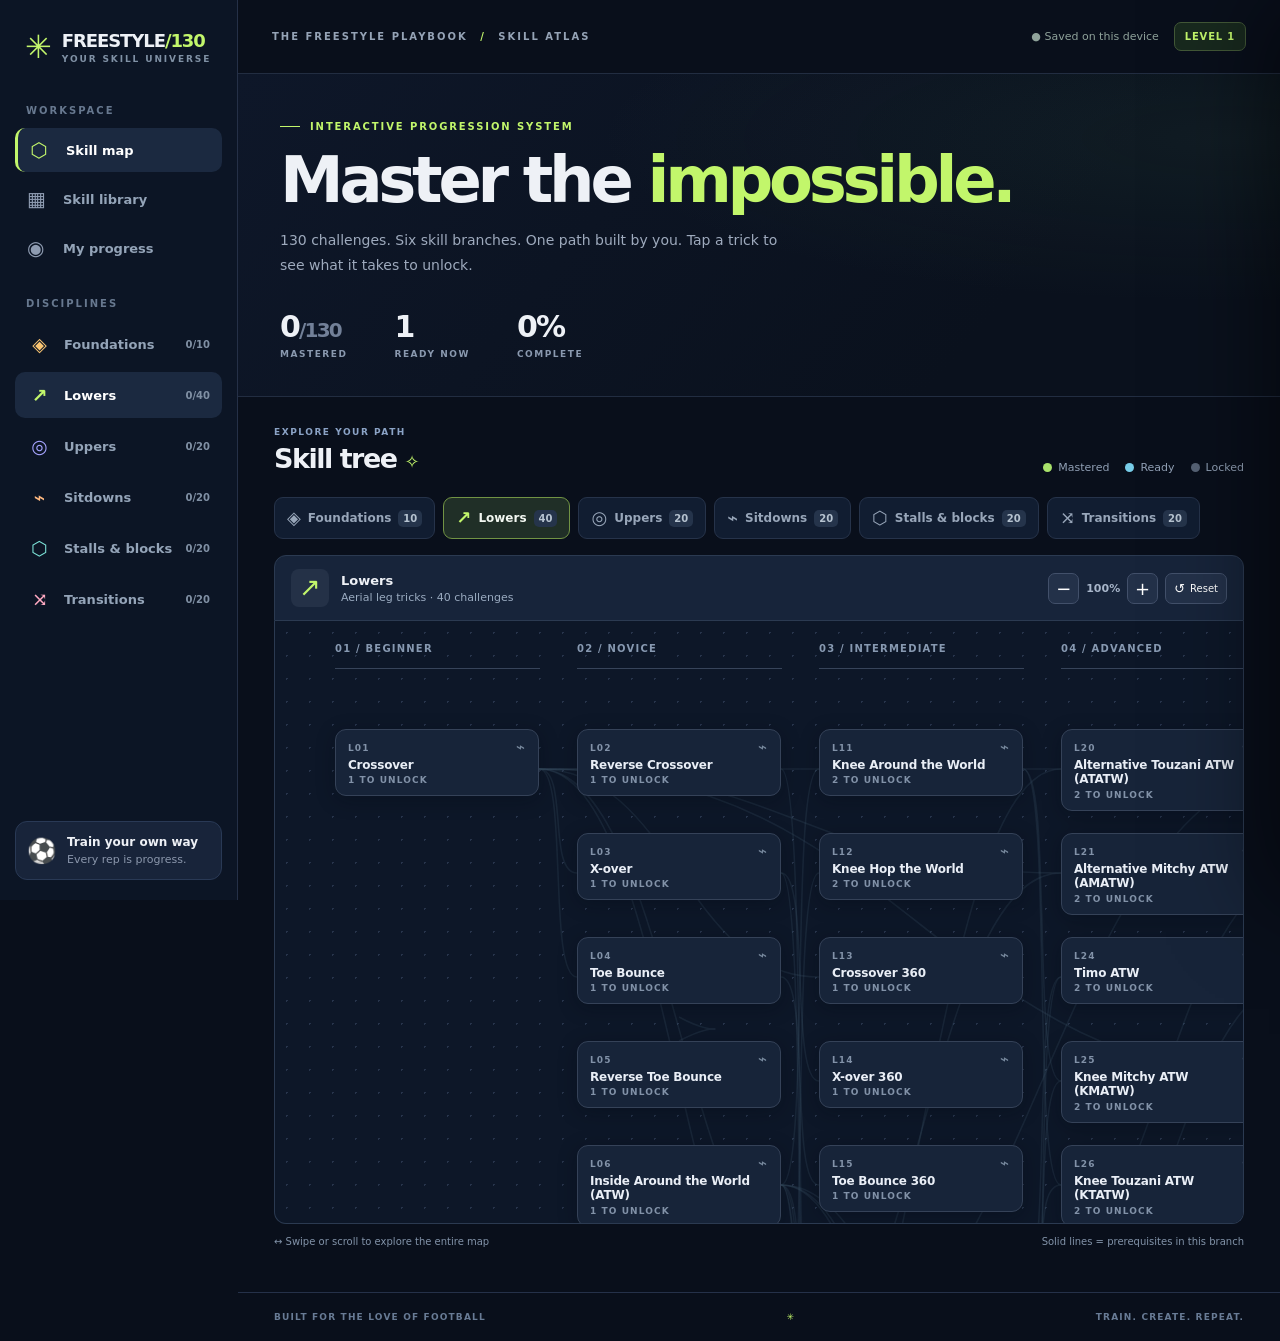
==== index.html @ 4448a47d "Add files via upload" ====
<!doctype html>
<html lang="en">
<head>
  <meta charset="utf-8" />
  <meta name="viewport" content="width=device-width, initial-scale=1, viewport-fit=cover" />
  <meta name="theme-color" content="#0a101e" />
  <meta name="description" content="An interactive 130-challenge freestyle football progression tree. Track tricks, unlock skills and train offline." />
  <meta name="apple-mobile-web-app-capable" content="yes" />
  <meta name="apple-mobile-web-app-status-bar-style" content="black-translucent" />
  <meta name="apple-mobile-web-app-title" content="Freestyle 130" />
  <link rel="manifest" href="manifest.webmanifest" />
  <link rel="icon" type="image/png" href="icons/icon-192.png" />
  <link rel="apple-touch-icon" href="icons/icon-192.png" />
  <link rel="stylesheet" href="style.css" />
  <title>Freestyle 130 · Football Skill Tree</title>
</head>
<body>
  <div class="app-shell">
    <aside class="sidebar" aria-label="App navigation">
      <div class="brand"><span class="brand-mark" aria-hidden="true">✳</span><div><strong>FREESTYLE<span class="brand-light">/130</span></strong><span class="brand-kicker">YOUR SKILL UNIVERSE</span></div></div>
      <div class="side-section-label">WORKSPACE</div>
      <nav class="side-nav" aria-label="Screens">
        <button class="nav-item active" data-screen="map"><span class="nav-symbol">⬡</span> Skill map</button>
        <button class="nav-item" data-screen="library"><span class="nav-symbol">▦</span> Skill library</button>
        <button class="nav-item" data-screen="progress"><span class="nav-symbol">◉</span> My progress</button>
      </nav>
      <div class="side-section-label spaced">DISCIPLINES</div>
      <nav class="side-branches" id="sidebar-branches" aria-label="Skill disciplines"></nav>
      <div class="sidebar-footer"><span class="small-football" aria-hidden="true">⚽</span><div><strong>Train your own way</strong><span>Every rep is progress.</span></div></div>
    </aside>

    <div class="main-column">
      <header class="topbar">
        <div class="mobile-brand"><span class="brand-mark" aria-hidden="true">✳</span><strong>FREESTYLE<span class="brand-light">/130</span></strong></div>
        <span class="desktop-top-title">THE FREESTYLE PLAYBOOK <span class="slash">/</span> SKILL ATLAS</span>
        <div class="topbar-right"><span class="saved-indicator" id="saved-indicator">● Saved on this device</span><span class="level-tag" id="level-tag">LEVEL 1</span></div>
      </header>
      <main id="main-content">
        <section class="screen active" id="screen-map" aria-labelledby="map-heading">
          <div class="hero">
            <div class="eyebrow"><span class="eyebrow-line"></span> INTERACTIVE PROGRESSION SYSTEM</div>
            <h1 id="map-heading">Master the <em>impossible.</em></h1>
            <p>130 challenges. Six skill branches. One path built by you. Tap a trick to see what it takes to unlock.</p>
            <div class="hero-numbers">
              <div><strong id="hero-done">0<span class="dimmed">/130</span></strong><span>MASTERED</span></div>
              <div><strong id="hero-ready">0</strong><span>READY NOW</span></div>
              <div><strong id="hero-percent">0%</strong><span>COMPLETE</span></div>
            </div>
          </div>
          <div class="map-section">
            <div class="section-heading"><div><div class="eyebrow mini">EXPLORE YOUR PATH</div><h2>Skill tree <span class="tiny-spark">✧</span></h2></div><div class="map-legend"><span><i class="legend-dot done"></i> Mastered</span><span><i class="legend-dot ready"></i> Ready</span><span><i class="legend-dot locked"></i> Locked</span></div></div>
            <div class="branch-tabs" id="branch-tabs" aria-label="Choose skill branch"></div>
            <div class="map-toolbar"><div class="map-context"><span class="map-context-icon" id="map-context-icon">↗</span><div><strong id="map-context-title">Lowers</strong><span id="map-context-subtitle">Aerial leg skills</span></div></div><div class="toolbar-controls"><button class="small-btn" id="zoom-out" aria-label="Zoom map out">−</button><span class="zoom-reading" id="zoom-reading">100%</span><button class="small-btn" id="zoom-in" aria-label="Zoom map in">+</button><button class="small-btn fit-btn" id="reset-map" aria-label="Reset map position">↺ <span>Reset</span></button></div></div>
            <div class="map-scroll" id="map-scroll" tabindex="0" aria-label="Scroll horizontally and vertically to browse the skill tree"><div class="map-scale-holder" id="map-scale-holder"><div class="map-world" id="map-world"><svg id="map-edges" class="map-edges" aria-hidden="true"></svg><div id="map-nodes"></div></div></div></div>
            <div class="map-footnote"><span>↔ Swipe or scroll to explore the entire map</span><span>Solid lines = prerequisites in this branch</span></div>
          </div>
        </section>

        <section class="screen" id="screen-library" aria-labelledby="library-heading">
          <div class="sub-hero"><div class="eyebrow"><span class="eyebrow-line"></span> EVERY MOVE. ONE PLACE.</div><h1 id="library-heading">Skill <em>library.</em></h1><p>Search, filter and track all 130 challenges. The requirements are suggestions, not hard restrictions.</p></div>
          <div class="library-controls"><label class="search-box"><span aria-hidden="true">⌕</span><input type="search" id="skill-search" placeholder="Find a trick or code (e.g. LATW)..." autocomplete="off" aria-label="Search skills" /></label><div class="filter-row"><label>Discipline <select id="library-category"></select></label><label>Difficulty <select id="library-level"><option value="all">All levels</option><option value="1">1 · Beginner</option><option value="2">2 · Novice</option><option value="3">3 · Intermediate</option><option value="4">4 · Advanced</option><option value="5">5 · Expert</option></select></label><label>Status <select id="library-status"><option value="all">All skills</option><option value="ready">Ready to learn</option><option value="locked">Locked</option><option value="done">Mastered</option></select></label></div></div>
          <div class="results-title"><h2 id="results-title">All skills</h2><span id="results-count">130 results</span></div>
          <div class="library-grid" id="library-grid"></div>
        </section>

        <section class="screen" id="screen-progress" aria-labelledby="progress-heading">
          <div class="sub-hero"><div class="eyebrow"><span class="eyebrow-line"></span> BUILD YOUR LEGACY</div><h1 id="progress-heading">Your <em>progress.</em></h1><p>Every skill you mark as mastered stays saved on this device.</p></div>
          <div class="progress-feature"><div><div class="eyebrow mini">TOTAL MASTERY</div><strong class="giant-number"><span id="big-progress">0</span><span class="giant-suffix"> / 130</span></strong><div class="progress-track"><div id="progress-track-fill"></div></div><p id="progress-summary">Your freestyle journey starts here.</p></div><div class="progress-emblem" aria-hidden="true">✳</div></div>
          <div class="results-title"><h2>Discipline breakdown</h2><span>YOUR SIX PATHS</span></div><div class="discipline-stats" id="discipline-stats"></div>
          <div class="results-title"><h2>What to practise next</h2><span>UNLOCKED CHALLENGES</span></div><div class="next-skills" id="next-skills"></div>
          <div class="data-box"><div><h3>Your data stays yours</h3><p>Progress is stored in your browser, on this phone or computer. Export a backup to transfer it to another device or browser.</p></div><div class="data-actions"><button class="action-btn" id="export-progress">↓ Export progress</button><label for="import-file" class="action-btn secondary-btn">↑ Import progress</label><input type="file" accept="application/json,.json" id="import-file" hidden /><button class="action-btn danger-btn" id="clear-progress">Reset all skills</button></div></div>
        </section>
      </main>
      <footer class="app-footer">BUILT FOR THE LOVE OF FOOTBALL <span>✳</span> TRAIN. CREATE. REPEAT.</footer>
    </div>
  </div>

  <nav class="bottom-nav" aria-label="Mobile navigation"><button data-screen="map" class="active"><span>⬡</span>Map</button><button data-screen="library"><span>▦</span>Skills</button><button data-screen="progress"><span>◉</span>Progress</button></nav>
  <div class="drawer-backdrop" id="drawer-backdrop" hidden></div>
  <aside class="skill-drawer" id="skill-drawer" aria-label="Skill details" role="dialog" aria-modal="true" aria-hidden="true"><div class="drawer-grab"></div><button id="drawer-close" class="drawer-close" aria-label="Close skill details">✕</button><div id="drawer-content"></div></aside>
  <div id="toast" class="toast" role="status" aria-live="polite"></div>
  <script src="data.js"></script><script src="app.js"></script>
</body>
</html>
---- style.css ----
:root{font-family:Inter,ui-sans-serif,system-ui,-apple-system,BlinkMacSystemFont,"Segoe UI",sans-serif;color:#eef1f6;background:#090f1b;font-synthesis:none;--bg:#090f1b;--surface:#101a2c;--surface2:#162237;--border:#29334a;--muted:#8b97ac;--lime:#c2f66b;--paper:#eef1f6}*{box-sizing:border-box}html{scroll-behavior:smooth}body{margin:0;min-height:100vh;min-height:100dvh}button,input,select{font:inherit}button{cursor:pointer}button:focus-visible,input:focus-visible,select:focus-visible{outline:2px solid var(--lime);outline-offset:3px}button:disabled{opacity:.4;cursor:not-allowed}a{color:var(--lime)}[hidden]{display:none!important}.app-shell{display:grid;grid-template-columns:238px minmax(0,1fr);min-height:100vh}.sidebar{background:#0c1525;border-right:1px solid #253047;padding:28px 15px 20px;position:sticky;top:0;align-self:start;height:100vh;display:flex;flex-direction:column;gap:0}.brand,.mobile-brand{display:flex;align-items:center;gap:10px;padding:2px 10px}.brand-mark{font-size:32px;color:var(--lime);line-height:1}.brand strong,.mobile-brand strong{letter-spacing:-.06em;font-size:18px;white-space:nowrap}.brand-light{color:var(--lime)}.brand-kicker{font-size:9px;letter-spacing:.21em;display:block;color:#8091a5;margin-top:3px;font-weight:700}.side-section-label{font-size:10px;letter-spacing:.2em;color:#67788f;padding:39px 11px 12px;font-weight:800}.side-section-label.spaced{padding-top:28px}.side-nav,.side-branches{display:flex;flex-direction:column;gap:5px}.nav-item,.branch-side{background:transparent;border:0;width:100%;color:#94a4b8;text-align:left;display:flex;align-items:center;gap:12px;border-radius:10px;padding:12px 12px;font-size:13px;font-weight:650;transition:background .15s,color .15s}.nav-item:hover,.branch-side:hover,.nav-item.active,.branch-side.active{background:#1b2940;color:white}.nav-item.active{border-left:3px solid var(--lime)}.nav-symbol{font-size:20px;line-height:1;color:#8e9bb1;width:24px}.nav-item.active .nav-symbol{color:var(--lime)}.side-glyph{font-size:19px;width:25px;color:var(--accent);text-align:center}.side-counter{margin-left:auto;font-size:10px;color:#8090a4;font-variant-numeric:tabular-nums}.sidebar-footer{margin-top:auto;background:#18243a;border:1px solid #293955;padding:13px 11px;border-radius:12px;display:flex;gap:10px;align-items:center}.small-football{font-size:24px}.sidebar-footer strong,.sidebar-footer span:not(.small-football){display:block}.sidebar-footer strong{font-size:12px}.sidebar-footer div span{font-size:11px;color:var(--muted);margin-top:4px}.main-column{min-width:0}.topbar{height:74px;display:flex;align-items:center;justify-content:space-between;padding:0 34px;border-bottom:1px solid #222d41}.desktop-top-title{font-size:10px;font-weight:750;letter-spacing:.2em;color:#95a3b6}.slash{color:var(--lime);margin:0 7px}.topbar-right{display:flex;gap:15px;align-items:center}.saved-indicator{color:#8fa29a;font-size:11px}.level-tag{border:1px solid #425837;color:var(--lime);background:#18291e;border-radius:7px;padding:8px 10px;font-size:10px;letter-spacing:.08em;font-weight:800}.mobile-brand{display:none}.screen{display:none}.screen.active{display:block}.hero{padding:47px 42px 37px;border-bottom:1px solid #222d41;background:radial-gradient(ellipse at 95% 20%,rgba(70,120,90,.11),transparent 45%),linear-gradient(130deg,#0e1729,#0a111d 73%)}.eyebrow{display:flex;align-items:center;gap:10px;font-size:10px;font-weight:850;letter-spacing:.19em;color:var(--lime)}.eyebrow-line{width:20px;height:1px;background:var(--lime)}h1{font-size:clamp(37px,5vw,69px);font-weight:850;letter-spacing:-.067em;line-height:1.05;margin:15px 0 14px}h1 em{color:var(--lime);font-style:normal}.hero p,.sub-hero p{max-width:520px;font-size:14px;line-height:1.75;color:#9eaabd;margin:0}.hero-numbers{display:flex;gap:47px;margin-top:32px}.hero-numbers>div{display:flex;flex-direction:column;gap:5px}.hero-numbers strong{font-size:30px;letter-spacing:-.06em}.hero-numbers strong .dimmed{color:#728098;font-size:20px}.hero-numbers>div>span{font-size:9px;letter-spacing:.17em;color:#8a99af;font-weight:750}.map-section{padding:30px 36px 45px}.section-heading{display:flex;justify-content:space-between;align-items:end;gap:15px}.eyebrow.mini{font-size:9px;letter-spacing:.17em;color:#8ba3c6}h2{letter-spacing:-.055em;font-size:27px;margin:6px 0 0}.tiny-spark{font-size:18px;color:var(--lime)}.map-legend{display:flex;gap:16px;font-size:11px;color:#91a0b5;flex-wrap:wrap}.map-legend>span{display:flex;align-items:center;gap:6px}.legend-dot{display:inline-block;width:9px;height:9px;border-radius:50%;background:#566275}.legend-dot.done{background:#a9e26b}.legend-dot.ready{background:#77cce8}.branch-tabs{display:flex;gap:8px;overflow-x:auto;scrollbar-width:thin;padding:23px 0 16px}.branch-tab{background:#111d31;color:#98a6b9;border:1px solid #26334a;border-radius:9px;white-space:nowrap;display:flex;align-items:center;gap:7px;padding:11px 12px;font-size:12px;font-weight:700}.branch-tab:hover,.branch-tab.active{color:#f2f7f1;border-color:#719344;background:#202f27}.branch-tab.active .tab-glyph{color:var(--lime)}.tab-glyph{font-size:18px;line-height:1}.tab-count{background:#25344b;padding:3px 5px;border-radius:5px;font-size:10px;color:#b6c3d0}.map-toolbar{background:#17243a;border:1px solid #2b3a51;border-radius:12px 12px 0 0;padding:13px 16px;display:flex;justify-content:space-between;align-items:center;gap:10px}.map-context{display:flex;gap:12px;align-items:center}.map-context-icon{font-size:26px;background:#243147;width:38px;height:38px;text-align:center;line-height:37px;border-radius:8px}.map-context strong,.map-context span:last-child{display:block}.map-context strong{font-size:13px}.map-context div span{font-size:11px;color:#9aabc0;margin-top:3px}.toolbar-controls{display:flex;gap:7px;align-items:center}.small-btn{border:1px solid #42506a;background:#233149;color:white;width:31px;height:31px;border-radius:7px;font-size:18px;display:grid;place-items:center}.small-btn:hover{border-color:var(--lime)}.fit-btn{width:auto;display:flex;align-items:center;padding:0 8px;gap:5px;font-size:13px}.fit-btn span{font-size:10px}.zoom-reading{font-size:11px;font-weight:750;color:#a8b6ca;min-width:33px;text-align:center}.map-scroll{height:min(67vh,680px);min-height:380px;background-color:#0d1728;background-image:radial-gradient(#27344b 1px,transparent 1px);background-size:23px 23px;overflow:auto;overscroll-behavior:contain;border:1px solid #2b3a51;border-top:none;border-radius:0 0 12px 12px;scrollbar-color:#3a4960 #101a2b;touch-action:pan-x pan-y;position:relative}.map-scale-holder{position:relative}.map-world{position:absolute;top:0;left:0;transform-origin:top left;will-change:transform}.map-edges{position:absolute;top:0;left:0;pointer-events:none;overflow:visible}.edge{fill:none;stroke:#3c5367;stroke-width:1.6;opacity:.26;transition:opacity .2s,stroke .2s}.edge-active{stroke:var(--lime);stroke-width:2.4;opacity:.9}.stage-heading{position:absolute;width:205px;font-size:10px;font-weight:850;letter-spacing:.12em;color:#8799b1;z-index:2}.stage-heading i{display:block;height:1px;background:#37445a;margin-top:14px}.skill-node{position:absolute;display:flex;flex-direction:column;justify-content:space-between;align-items:stretch;gap:3px;border:1px solid #354258;background:#172439;border-radius:11px;color:#e9eef6;text-align:left;padding:10px 12px;box-shadow:0 4px 19px #03091350;transition:border-color .15s,background .15s,box-shadow .15s;z-index:2}.skill-node:hover,.skill-node.selected{border-color:var(--skill-accent);box-shadow:0 0 0 2px #badc8630}.skill-node.done{border-color:#678c4e;background:#1a2e27}.skill-node.ready{border-color:#43849a;background:#172b3e}.node-top,.node-bottom{display:flex;justify-content:space-between;align-items:center;font-size:9px;font-weight:850;letter-spacing:.12em;color:#8292a8}.node-state{font-size:15px;color:#76879c;line-height:1}.skill-node.done .node-state,.skill-node.done .node-bottom{color:#b9e77f}.skill-node.ready .node-state,.skill-node.ready .node-bottom{color:#7bd5ea}.skill-node strong{font-size:12px;line-height:1.2;letter-spacing:-.018em;max-height:32px;overflow:hidden}.map-footnote{display:flex;justify-content:space-between;gap:10px;margin-top:12px;color:#8293a9;font-size:10px}.sub-hero{padding:45px 42px 39px;background:linear-gradient(115deg,#121e30,#0b1423);border-bottom:1px solid #253148}.sub-hero h1{margin-bottom:10px}.library-controls{margin:28px 36px 0;background:#131f33;border:1px solid #293751;border-radius:12px;padding:17px;display:flex;flex-direction:column;gap:14px}.search-box{display:flex;align-items:center;gap:10px;background:#0d1728;border:1px solid #35425a;border-radius:9px;padding:4px 12px}.search-box span{font-size:24px;color:#899db8}.search-box input{width:100%;border:0;outline:none;background:transparent;color:white;padding:11px 0;font-size:13px}.search-box input::placeholder{color:#8592a7}.filter-row{display:flex;gap:12px}.filter-row label{display:flex;flex:1;min-width:0;flex-direction:column;gap:6px;font-size:10px;letter-spacing:.09em;font-weight:700;color:#91a2b8;text-transform:uppercase}.filter-row select{padding:10px 9px;min-width:0;width:100%;background:#0d1728;border:1px solid #35425a;border-radius:7px;color:#e9eff8;font-size:12px}.results-title{margin:30px 36px 18px;display:flex;justify-content:space-between;align-items:center;gap:15px}.results-title h2{font-size:22px;margin:0}.results-title>span{font-size:10px;color:#8fa0b5;letter-spacing:.1em}.library-grid{padding:0 36px 50px;display:grid;grid-template-columns:repeat(auto-fill,minmax(220px,1fr));gap:13px}.library-card{background:#151f31;border:1px solid #2b3950;color:#f1f5fa;border-radius:12px;padding:16px;min-height:170px;display:flex;flex-direction:column;text-align:left;gap:12px;transition:background .15s,border-color .15s}.library-card:hover{background:#1b2a3f;border-color:var(--skill-accent)}.lib-top,.lib-bottom{display:flex;align-items:center;justify-content:space-between;gap:8px}.lib-id{font-weight:850;font-size:10px;letter-spacing:.1em;color:var(--skill-accent)}.lib-status{font-size:10px;color:#8795aa}.lib-status.ready{color:#7ad2ef}.lib-status.done{color:#b2e77b}.library-card strong{font-size:15px;line-height:1.3;min-height:40px}.lib-meta{font-size:10px;color:#a6b3c2}.lib-meta>span{margin:0 3px;color:#5d6b81}.lib-bottom{border-top:1px solid #2b3a50;margin-top:auto;padding-top:10px;font-size:10px;color:#8fa1b8}.lib-bottom span{font-size:18px;color:var(--skill-accent)}.empty-state{padding:30px;text-align:center;border:1px dashed #3a4860;color:#a0aec1;border-radius:10px;grid-column:1/-1}.progress-feature{margin:30px 36px 10px;border:1px solid #425b3e;border-radius:15px;background:linear-gradient(130deg,#20392c,#152837 70%);padding:34px;display:flex;justify-content:space-between;align-items:center}.giant-number{display:block;margin:12px 0;font-size:clamp(48px,7vw,84px);letter-spacing:-.02em;color:var(--lime)}.giant-suffix{font-size:24px;color:#9aac9c;letter-spacing:0;margin-left:9px}.progress-track{height:9px;max-width:390px;background:#31443e;border-radius:30px;overflow:hidden}.progress-track div{height:100%;width:0;background:var(--lime);transition:width .3s}.progress-feature p{font-size:12px;color:#b4c3b8}.progress-emblem{font-size:clamp(90px,15vw,190px);line-height:1;color:#bcef7f;opacity:.16}.discipline-stats{padding:0 36px;display:grid;grid-template-columns:repeat(auto-fill,minmax(210px,1fr));gap:14px}.discipline-stat{display:flex;flex-direction:column;align-items:stretch;gap:14px;text-align:left;padding:20px;border:1px solid #334259;border-radius:12px;background:#142034;color:white}.discipline-stat:hover{border-color:var(--skill-accent)}.stat-top{display:flex;justify-content:space-between;align-items:center}.stat-glyph{font-size:29px;color:var(--skill-accent)}.stat-count{font-size:25px;font-weight:800}.stat-count small{font-size:12px;font-weight:500;color:#8191a9}.discipline-stat strong{font-size:16px}.mini-track{height:6px;background:#344054;border-radius:9px;overflow:hidden}.mini-track div{height:100%;background:var(--skill-accent)}.stat-foot{display:flex;justify-content:space-between;font-size:11px;color:#a2b0c3}.stat-foot span{color:var(--skill-accent)}.next-skills{padding:0 36px;display:grid;grid-template-columns:repeat(auto-fill,minmax(270px,1fr));gap:9px}.next-item{background:#142034;border:1px solid #304057;color:#eef4fa;display:flex;align-items:center;gap:14px;text-align:left;padding:15px;border-radius:10px}.next-item:hover{border-color:#7ad2ef}.next-icon{font-size:24px;width:28px;text-align:center}.next-item>span:nth-child(2){flex:1;display:flex;flex-direction:column;gap:5px}.next-item strong{font-size:12px}.next-item small{color:#93a5b9;font-size:10px}.next-arrow{font-size:20px;color:#96b9c9}.data-box{margin:30px 36px 50px;background:#111c2e;border:1px solid #344057;border-radius:12px;padding:24px;display:flex;justify-content:space-between;align-items:center;gap:20px}.data-box h3{margin:0;font-size:17px}.data-box p{font-size:12px;color:#a4b1c5;line-height:1.6;margin:7px 0 0;max-width:460px}.data-actions{display:flex;flex-wrap:wrap;gap:9px;justify-content:flex-end}.action-btn{font-size:11px;font-weight:750;color:#121b24;border:1px solid var(--lime);background:var(--lime);border-radius:8px;padding:11px 13px;white-space:nowrap;display:inline-flex;align-items:center;justify-content:center}.action-btn:hover{filter:brightness(1.07)}.secondary-btn{background:#1d2b41;border-color:#415272;color:#eff5fc;cursor:pointer}.danger-btn{background:transparent;border-color:#79565d;color:#e9a0a7}.app-footer{display:flex;justify-content:space-between;gap:10px;padding:19px 36px;color:#687b95;font-size:9px;font-weight:800;letter-spacing:.13em;border-top:1px solid #253149}.app-footer span{color:var(--lime)}.bottom-nav{display:none}.drawer-backdrop{position:fixed;inset:0;z-index:30;background:#030910a8;backdrop-filter:blur(2px)}.skill-drawer{position:fixed;z-index:31;right:0;top:0;bottom:0;width:min(430px,100vw);background:#111d2d;border-left:1px solid #35435a;box-shadow:-20px 0 90px #0008;transform:translateX(102%);transition:transform .23s ease;overflow-y:auto;overscroll-behavior:contain;padding:30px}.skill-drawer.open{transform:translateX(0)}.drawer-grab{display:none}.drawer-close{position:absolute;right:19px;top:20px;border:1px solid #46536c;background:#23334a;color:#dae4ee;border-radius:7px;width:33px;height:33px}.drawer-accent{margin-top:26px;display:flex;justify-content:space-between;font-size:10px;font-weight:850;color:var(--skill-accent);letter-spacing:.15em}.skill-drawer h2{font-size:34px;line-height:1.12;margin:15px 0}.detail-meta{display:flex;align-items:center;justify-content:space-between;gap:6px;flex-wrap:wrap}.detail-meta>span:first-child{font-size:10px;letter-spacing:.12em;color:#95a6bd}.detail-status{font-size:10px;color:#a7aebd;padding:6px 8px;background:#23334a;border-radius:6px}.detail-status.ready{color:#83d7ef}.detail-status.done{color:var(--lime)}.detail-copy{font-size:13px;line-height:1.7;color:#afbbce;margin:26px 0}.master-btn{width:100%;padding:16px;border-radius:9px;background:var(--lime);color:#10200d;font-weight:850;font-size:13px;border:0}.master-btn.is-done{background:#1f352c;color:#bbec87;border:1px solid #587a4c}.drawer-section{margin-top:34px}.drawer-section h3{display:flex;justify-content:space-between;border-bottom:1px solid #33435a;padding-bottom:12px;color:#a4b5cc;font-size:10px;font-weight:850;letter-spacing:.15em}.drawer-section h3 span{color:#8395af}.related-skill{display:flex;gap:11px;align-items:center;width:100%;border:0;border-bottom:1px solid #2b394e;background:transparent;color:#e6edf5;text-align:left;padding:11px 1px}.related-skill:hover{background:#1c2b41}.related-mark{border:1px solid #4b6178;border-radius:50%;font-size:14px;color:#99a9bf;width:27px;height:27px;display:grid;place-items:center;flex:none}.related-mark.complete{border-color:#84b662;color:#b7e77c}.related-skill>span:nth-child(2){flex:1;display:flex;flex-direction:column;gap:4px}.related-skill strong{font-size:12px}.related-skill small{font-size:10px;color:#8999af}.related-skill>span:last-child{color:#8da5b5}.drawer-empty{color:#899ab0;font-size:12px}.toast{position:fixed;left:50%;bottom:35px;transform:translate(-50%,20px);border:1px solid #567b48;border-radius:12px;background:#213528;color:#d9f8be;font-weight:700;font-size:12px;max-width:min(90vw,470px);padding:14px 18px;opacity:0;pointer-events:none;z-index:70;transition:transform .18s,opacity .18s;text-align:center}.toast.show{opacity:1;transform:translate(-50%,0)}
@media(max-width:1050px){.app-shell{grid-template-columns:205px minmax(0,1fr)}.sidebar{padding:22px 10px}.hero{padding:42px 30px}.map-section,.library-controls,.results-title,.progress-feature,.data-box{margin-left:22px;margin-right:22px}.map-section{padding:26px 22px 38px;margin:0}.library-grid,.discipline-stats,.next-skills{padding-left:22px;padding-right:22px}.topbar{padding:0 24px}}
@media(max-width:760px){.app-shell{display:block}.sidebar{display:none}.topbar{height:61px;padding:0 17px;position:sticky;top:0;z-index:18;background:#0a1120ed;backdrop-filter:blur(14px)}.mobile-brand{display:flex;padding:0}.mobile-brand .brand-mark{font-size:27px}.mobile-brand strong{font-size:15px}.desktop-top-title{display:none}.saved-indicator{display:none}.level-tag{font-size:9px;padding:7px 9px}.hero{padding:34px 22px 28px}.hero h1,.sub-hero h1{font-size:clamp(36px,10vw,55px)}.hero p,.sub-hero p{font-size:13px}.hero-numbers{gap:30px;margin-top:29px}.hero-numbers strong{font-size:27px}.hero-numbers strong .dimmed{font-size:16px}.map-section{padding:25px 14px 39px;margin:0}.section-heading{padding:0 6px;align-items:start;flex-direction:column;gap:12px}.map-legend{gap:13px;font-size:10px}.branch-tabs{padding-top:16px;padding-bottom:12px;scrollbar-width:none}.branch-tabs::-webkit-scrollbar{display:none}.branch-tab{font-size:11px;padding:10px 12px}.map-toolbar{padding:10px}.map-context-icon{width:30px;height:30px;line-height:30px;font-size:19px}.map-context div span{font-size:9px}.map-context strong{font-size:12px}.toolbar-controls{gap:4px}.small-btn{width:29px;height:29px}.zoom-reading{font-size:10px}.fit-btn{width:29px;justify-content:center;padding:0}.fit-btn span{display:none}.map-scroll{height:59vh;min-height:390px}.map-footnote{font-size:9px;flex-direction:column;gap:5px}.sub-hero{padding:36px 22px 33px}.library-controls{margin:20px 14px 0;padding:12px}.filter-row{display:grid;grid-template-columns:repeat(2,minmax(0,1fr));gap:12px}.filter-row label:last-child{grid-column:span 2}.results-title{margin:27px 16px 17px}.results-title h2{font-size:20px}.library-grid{padding:0 14px 35px;grid-template-columns:repeat(2,minmax(0,1fr));gap:9px}.library-card{min-height:176px;padding:12px;gap:10px}.library-card strong{font-size:13px;min-height:48px}.lib-meta{font-size:9px}.lib-status{font-size:9px}.lib-bottom{font-size:9px}.progress-feature{margin:20px 14px 8px;padding:22px}.progress-emblem{font-size:90px}.giant-number{font-size:62px}.discipline-stats{padding:0 14px;grid-template-columns:repeat(2,minmax(0,1fr));gap:10px}.discipline-stat{padding:14px;gap:12px}.discipline-stat strong{font-size:13px}.stat-count{font-size:21px}.next-skills{padding:0 14px;grid-template-columns:1fr}.data-box{margin:22px 14px 100px;padding:20px;display:flex;flex-direction:column;align-items:stretch}.data-actions{justify-content:stretch}.data-actions>*{flex:1}.app-footer{display:none}.bottom-nav{position:fixed;bottom:0;left:0;right:0;height:calc(66px + env(safe-area-inset-bottom));padding:5px 6px calc(5px + env(safe-area-inset-bottom));background:#101a2bed;border-top:1px solid #344257;backdrop-filter:blur(14px);z-index:21;display:flex;justify-content:space-around}.bottom-nav button{flex:1;background:transparent;color:#8596aa;border:0;border-radius:9px;font-size:10px;font-weight:750;display:flex;flex-direction:column;align-items:center;justify-content:center;gap:3px}.bottom-nav button span{font-size:24px;line-height:1}.bottom-nav button.active{color:var(--lime)}.skill-drawer{width:100%;height:min(87dvh,780px);top:auto;bottom:0;right:0;border-radius:19px 19px 0 0;padding:22px 24px calc(29px + env(safe-area-inset-bottom));border-left:none;border-top:1px solid #3d5066;transform:translateY(103%)}.drawer-grab{display:block;background:#57667a;border-radius:99px;width:38px;height:4px;margin:-8px auto 10px}.drawer-accent{margin-top:20px}.skill-drawer h2{font-size:28px}.toast{bottom:calc(81px + env(safe-area-inset-bottom))}}
@media(max-width:380px){.hero-numbers{gap:18px}.library-grid{grid-template-columns:1fr}.library-card{min-height:140px}.map-toolbar{gap:6px}.map-context div span{max-width:110px;white-space:nowrap;overflow:hidden;text-overflow:ellipsis}}
@media(prefers-reduced-motion:reduce){*,*::before,*::after{scroll-behavior:auto!important;transition:none!important}}
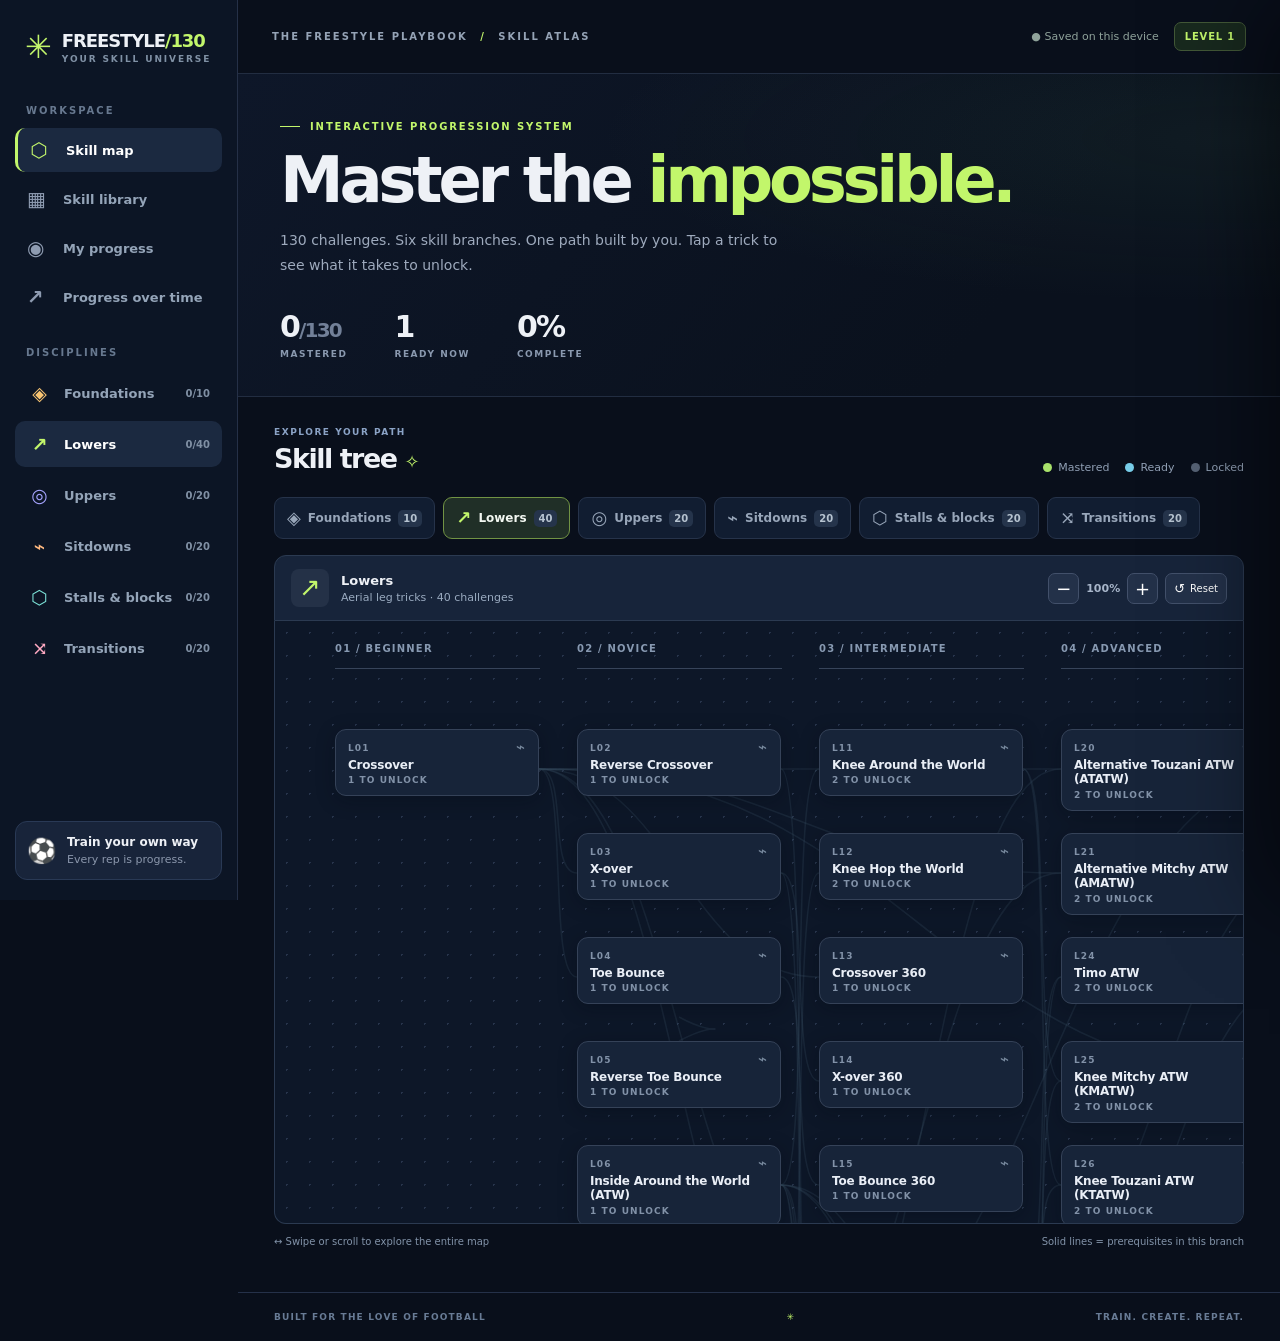
==== commit a3d1bbe4: "Add files via upload" ====
--- a/index.html
+++ b/index.html
@@ -23,6 +23,7 @@
         <button class="nav-item active" data-screen="map"><span class="nav-symbol">⬡</span> Skill map</button>
         <button class="nav-item" data-screen="library"><span class="nav-symbol">▦</span> Skill library</button>
         <button class="nav-item" data-screen="progress"><span class="nav-symbol">◉</span> My progress</button>
+        <button class="nav-item" data-screen="timeline"><span class="nav-symbol">↗</span> Progress over time</button>
       </nav>
       <div class="side-section-label spaced">DISCIPLINES</div>
       <nav class="side-branches" id="sidebar-branches" aria-label="Skill disciplines"></nav>
@@ -70,12 +71,36 @@
           <div class="results-title"><h2>What to practise next</h2><span>UNLOCKED CHALLENGES</span></div><div class="next-skills" id="next-skills"></div>
           <div class="data-box"><div><h3>Your data stays yours</h3><p>Progress is stored in your browser, on this phone or computer. Export a backup to transfer it to another device or browser.</p></div><div class="data-actions"><button class="action-btn" id="export-progress">↓ Export progress</button><label for="import-file" class="action-btn secondary-btn">↑ Import progress</label><input type="file" accept="application/json,.json" id="import-file" hidden /><button class="action-btn danger-btn" id="clear-progress">Reset all skills</button></div></div>
         </section>
+
+        <section class="screen" id="screen-timeline" aria-labelledby="timeline-heading">
+          <div class="sub-hero timeline-hero"><div class="eyebrow"><span class="eyebrow-line"></span> SMALL STEPS. BIG MOMENTUM.</div><h1 id="timeline-heading">Your <em>journey.</em></h1><p>A picture of the work you've put in. Every new mastered skill moves the line. Track what changes, celebrate your wins, and keep going.</p></div>
+          <div class="timeline-content">
+            <div class="timeline-cards" aria-label="Your progress statistics">
+              <div class="timeline-stat"><span>SKILLS MASTERED</span><strong id="timeline-total">0<span> / 130</span></strong><small>Your current total</small></div>
+              <div class="timeline-stat"><span>MARKED THIS WEEK</span><strong id="timeline-week">0</strong><small>New mastery checkmarks</small></div>
+              <div class="timeline-stat"><span>ACTIVE DAYS</span><strong id="timeline-days">0</strong><small>Days with skill updates</small></div>
+              <div class="timeline-stat"><span>LONGEST STREAK</span><strong id="timeline-streak">0<span> days</span></strong><small>Consecutive update days</small></div>
+            </div>
+            <section class="timeline-panel timeline-graph-panel" aria-labelledby="timeline-chart-heading">
+              <div class="timeline-panel-head"><div><div class="eyebrow mini">THE BIG PICTURE</div><h2 id="timeline-chart-heading">Skills mastered over time</h2></div><div class="timeline-range" role="group" aria-label="Graph time range"><button class="time-range active" data-range="30" aria-pressed="true">30D</button><button class="time-range" data-range="90" aria-pressed="false">90D</button><button class="time-range" data-range="all" aria-pressed="false">All</button></div></div>
+              <div class="timeline-insight" id="timeline-insight" aria-live="polite">Tap the graph to explore a day</div>
+              <div class="timeline-chart-wrap" id="timeline-chart-wrap"><svg id="timeline-chart" class="timeline-chart" viewBox="0 0 760 286" role="img" aria-labelledby="timeline-chart-heading timeline-chart-description"></svg></div>
+              <p class="timeline-note" id="timeline-chart-description">The line shows how many skills were marked as mastered by the end of each day. It can go down if you undo a skill.</p>
+            </section>
+            <div class="timeline-two-col">
+              <section class="timeline-panel" aria-labelledby="timeline-activity-heading"><div class="eyebrow mini">YOUR CONSISTENCY</div><h2 id="timeline-activity-heading">Activity calendar</h2><p class="timeline-note">Each square is one day. Brighter squares mean you marked more skills as mastered. This tracks app activity, not training sessions.</p><div id="timeline-heatmap" class="timeline-heatmap" role="img" aria-label="Activity across the last 35 days"></div><div class="heatmap-key"><span>LESS</span><i></i><i></i><i></i><i></i><span>MORE</span></div></section>
+              <section class="timeline-panel" aria-labelledby="timeline-milestone-heading"><div class="eyebrow mini">NEXT BIG WIN</div><h2 id="timeline-milestone-heading">Next milestone</h2><div id="timeline-milestone"></div></section>
+            </div>
+            <section class="timeline-panel timeline-recent" aria-labelledby="timeline-recent-heading"><div class="eyebrow mini">YOUR STORY</div><h2 id="timeline-recent-heading">Recent milestones</h2><div id="timeline-events" class="timeline-events"></div></section>
+            <p class="timeline-privacy">Your history stays on this device and is included in new progress exports. If you already had mastered skills before this update, they become your starting point today—we won't invent dates for your earlier wins.</p>
+          </div>
+        </section>
       </main>
       <footer class="app-footer">BUILT FOR THE LOVE OF FOOTBALL <span>✳</span> TRAIN. CREATE. REPEAT.</footer>
     </div>
   </div>
 
-  <nav class="bottom-nav" aria-label="Mobile navigation"><button data-screen="map" class="active"><span>⬡</span>Map</button><button data-screen="library"><span>▦</span>Skills</button><button data-screen="progress"><span>◉</span>Progress</button></nav>
+  <nav class="bottom-nav" aria-label="Mobile navigation"><button data-screen="map" class="active"><span>⬡</span>Map</button><button data-screen="library"><span>▦</span>Skills</button><button data-screen="timeline"><span>↗</span>Journey</button><button data-screen="progress"><span>◉</span>Progress</button></nav>
   <div class="drawer-backdrop" id="drawer-backdrop" hidden></div>
   <aside class="skill-drawer" id="skill-drawer" aria-label="Skill details" role="dialog" aria-modal="true" aria-hidden="true"><div class="drawer-grab"></div><button id="drawer-close" class="drawer-close" aria-label="Close skill details">✕</button><div id="drawer-content"></div></aside>
   <div id="toast" class="toast" role="status" aria-live="polite"></div>
--- a/style.css
+++ b/style.css
@@ -3,3 +3,59 @@
 @media(max-width:760px){.app-shell{display:block}.sidebar{display:none}.topbar{height:61px;padding:0 17px;position:sticky;top:0;z-index:18;background:#0a1120ed;backdrop-filter:blur(14px)}.mobile-brand{display:flex;padding:0}.mobile-brand .brand-mark{font-size:27px}.mobile-brand strong{font-size:15px}.desktop-top-title{display:none}.saved-indicator{display:none}.level-tag{font-size:9px;padding:7px 9px}.hero{padding:34px 22px 28px}.hero h1,.sub-hero h1{font-size:clamp(36px,10vw,55px)}.hero p,.sub-hero p{font-size:13px}.hero-numbers{gap:30px;margin-top:29px}.hero-numbers strong{font-size:27px}.hero-numbers strong .dimmed{font-size:16px}.map-section{padding:25px 14px 39px;margin:0}.section-heading{padding:0 6px;align-items:start;flex-direction:column;gap:12px}.map-legend{gap:13px;font-size:10px}.branch-tabs{padding-top:16px;padding-bottom:12px;scrollbar-width:none}.branch-tabs::-webkit-scrollbar{display:none}.branch-tab{font-size:11px;padding:10px 12px}.map-toolbar{padding:10px}.map-context-icon{width:30px;height:30px;line-height:30px;font-size:19px}.map-context div span{font-size:9px}.map-context strong{font-size:12px}.toolbar-controls{gap:4px}.small-btn{width:29px;height:29px}.zoom-reading{font-size:10px}.fit-btn{width:29px;justify-content:center;padding:0}.fit-btn span{display:none}.map-scroll{height:59vh;min-height:390px}.map-footnote{font-size:9px;flex-direction:column;gap:5px}.sub-hero{padding:36px 22px 33px}.library-controls{margin:20px 14px 0;padding:12px}.filter-row{display:grid;grid-template-columns:repeat(2,minmax(0,1fr));gap:12px}.filter-row label:last-child{grid-column:span 2}.results-title{margin:27px 16px 17px}.results-title h2{font-size:20px}.library-grid{padding:0 14px 35px;grid-template-columns:repeat(2,minmax(0,1fr));gap:9px}.library-card{min-height:176px;padding:12px;gap:10px}.library-card strong{font-size:13px;min-height:48px}.lib-meta{font-size:9px}.lib-status{font-size:9px}.lib-bottom{font-size:9px}.progress-feature{margin:20px 14px 8px;padding:22px}.progress-emblem{font-size:90px}.giant-number{font-size:62px}.discipline-stats{padding:0 14px;grid-template-columns:repeat(2,minmax(0,1fr));gap:10px}.discipline-stat{padding:14px;gap:12px}.discipline-stat strong{font-size:13px}.stat-count{font-size:21px}.next-skills{padding:0 14px;grid-template-columns:1fr}.data-box{margin:22px 14px 100px;padding:20px;display:flex;flex-direction:column;align-items:stretch}.data-actions{justify-content:stretch}.data-actions>*{flex:1}.app-footer{display:none}.bottom-nav{position:fixed;bottom:0;left:0;right:0;height:calc(66px + env(safe-area-inset-bottom));padding:5px 6px calc(5px + env(safe-area-inset-bottom));background:#101a2bed;border-top:1px solid #344257;backdrop-filter:blur(14px);z-index:21;display:flex;justify-content:space-around}.bottom-nav button{flex:1;background:transparent;color:#8596aa;border:0;border-radius:9px;font-size:10px;font-weight:750;display:flex;flex-direction:column;align-items:center;justify-content:center;gap:3px}.bottom-nav button span{font-size:24px;line-height:1}.bottom-nav button.active{color:var(--lime)}.skill-drawer{width:100%;height:min(87dvh,780px);top:auto;bottom:0;right:0;border-radius:19px 19px 0 0;padding:22px 24px calc(29px + env(safe-area-inset-bottom));border-left:none;border-top:1px solid #3d5066;transform:translateY(103%)}.drawer-grab{display:block;background:#57667a;border-radius:99px;width:38px;height:4px;margin:-8px auto 10px}.drawer-accent{margin-top:20px}.skill-drawer h2{font-size:28px}.toast{bottom:calc(81px + env(safe-area-inset-bottom))}}
 @media(max-width:380px){.hero-numbers{gap:18px}.library-grid{grid-template-columns:1fr}.library-card{min-height:140px}.map-toolbar{gap:6px}.map-context div span{max-width:110px;white-space:nowrap;overflow:hidden;text-overflow:ellipsis}}
 @media(prefers-reduced-motion:reduce){*,*::before,*::after{scroll-behavior:auto!important;transition:none!important}}
+
+/* Progress-over-time dashboard (v2) */
+.timeline-hero{background:radial-gradient(ellipse at 88% 12%,rgba(194,246,107,.13),transparent 44%),linear-gradient(115deg,#121e30,#0b1423)}
+.timeline-content{padding:29px 36px 52px;display:flex;flex-direction:column;gap:19px;min-width:0}
+.timeline-cards{display:grid;grid-template-columns:repeat(4,minmax(0,1fr));gap:12px}
+.timeline-stat{background:#152237;border:1px solid #303d53;border-radius:13px;padding:19px 17px;min-width:0;display:flex;flex-direction:column;gap:9px}
+.timeline-stat>span{font-size:9px;font-weight:850;letter-spacing:.13em;color:#93a6bd}
+.timeline-stat strong{font-size:clamp(28px,3vw,39px);letter-spacing:-.06em;line-height:1.15;font-variant-numeric:tabular-nums}
+.timeline-stat strong span{font-size:13px;color:#8e9eb2;letter-spacing:0;font-weight:700}
+.timeline-stat small{color:#8b9ab0;font-size:10px}
+.timeline-panel{background:#111d30;border:1px solid #303d53;border-radius:14px;padding:24px;min-width:0}
+.timeline-panel h2{font-size:23px;margin:6px 0 9px}
+.timeline-panel-head{display:flex;align-items:center;justify-content:space-between;gap:15px}
+.timeline-range{display:flex;align-items:center;padding:3px;background:#0b1424;border:1px solid #2c3c52;border-radius:9px;flex:none}
+.time-range{background:transparent;border:0;border-radius:6px;color:#9aabc0;font-size:11px;font-weight:800;padding:9px 13px}
+.time-range.active{background:#bff17b;color:#10200d}
+.timeline-insight{margin-top:16px;background:#1b2e2a;border:1px solid #335e43;border-radius:9px;padding:12px 14px;color:#c2f66b;font-size:12px;font-weight:750;font-variant-numeric:tabular-nums}
+.timeline-chart-wrap{width:100%;padding:8px 2px 0;position:relative;touch-action:pan-y}
+.timeline-chart{display:block;width:100%;height:auto;max-height:340px;overflow:visible;cursor:crosshair;user-select:none}
+.chart-grid{stroke:#354155;stroke-width:1;stroke-dasharray:4 5}
+.chart-label{fill:#869cb4;font-size:12px;font-weight:650;font-family:inherit}
+.chart-area{fill:rgba(194,246,107,.10)}
+.chart-line{fill:none;stroke:#c2f66b;stroke-width:3.5;stroke-linecap:round;stroke-linejoin:round}
+.chart-cursor{stroke:#e3f6c3;stroke-width:1.2;stroke-dasharray:4 4;opacity:.8}
+.chart-dot{fill:#d5ff99;stroke:#173721;stroke-width:3}
+.timeline-note{font-size:11px;line-height:1.6;color:#9aaac0;margin:12px 0 0}
+.timeline-two-col{display:grid;grid-template-columns:1.08fr .92fr;gap:19px}
+.timeline-heatmap{display:grid;grid-template-columns:repeat(7,minmax(0,1fr));gap:8px;margin-top:19px}
+.heat-cell{height:32px;border-radius:6px;background:#1c2a3e;border:1px solid #2d3b4e;min-width:0}
+.heat-cell.heat-1{background:#315c45;border-color:#477553}.heat-cell.heat-2{background:#568851;border-color:#649c5b}.heat-cell.heat-3{background:#87bf65;border-color:#95ce72}.heat-cell.heat-4{background:#c2f66b;border-color:#c2f66b}
+.heat-cell.heat-today{box-shadow:0 0 0 1px #e5fbd0}
+.heat-cell:focus-visible{outline:2px solid white;outline-offset:2px}
+.heatmap-key{display:flex;justify-content:flex-end;align-items:center;gap:5px;margin-top:15px}
+.heatmap-key span{font-size:9px;letter-spacing:.11em;color:#94a6ba;font-weight:800;margin:0 4px}
+.heatmap-key i{display:block;height:11px;width:11px;border-radius:3px;background:#1c2a3e}
+.heatmap-key i:nth-of-type(2){background:#315c45}.heatmap-key i:nth-of-type(3){background:#87bf65}.heatmap-key i:nth-of-type(4){background:#c2f66b}
+.milestone-big{color:#c2f66b;font-size:clamp(48px,5vw,65px);letter-spacing:-.08em;font-weight:850;margin-top:22px;line-height:1.15}
+.milestone-big span{font-size:16px;color:#dbe5ef;letter-spacing:0}
+.milestone-copy{font-size:12px;line-height:1.65;color:#a6b6c9;margin:14px 0 20px}
+.milestone-track{height:8px;background:#28384b;border-radius:9px;overflow:hidden}
+.milestone-track>div{height:100%;background:#c2f66b;border-radius:9px;transition:width .2s}
+.milestone-foot{display:flex;justify-content:space-between;color:#8e9db3;font-size:10px;margin-top:10px}
+.timeline-recent{margin-bottom:0}
+.timeline-events{margin-top:12px}
+.timeline-event{display:flex;align-items:center;gap:12px;padding:13px 0;border-bottom:1px solid #2b3a4f}
+.timeline-event:last-child{border-bottom:0}
+.event-symbol{display:grid;place-items:center;width:32px;height:32px;flex:none;background:#234033;color:#c2f66b;border-radius:9px;font-weight:850;font-size:18px}
+.event-symbol.unmaster{background:#40302a;color:#e7ba87}.event-symbol.reset{background:#403140;color:#c5b6e4}
+.timeline-event>div{flex:1;display:flex;flex-direction:column;gap:3px;min-width:0}
+.timeline-event strong{font-size:12px}.timeline-event small{font-size:11px;color:#8fa3b8;white-space:nowrap;overflow:hidden;text-overflow:ellipsis}
+.timeline-event time{color:#8a9cb2;font-size:10px;white-space:nowrap}
+.timeline-privacy{color:#899caf;font-size:11px;line-height:1.7;margin:0 0 8px}
+@media(max-width:1150px){.timeline-cards{grid-template-columns:repeat(2,minmax(0,1fr))}}
+@media(max-width:870px){.timeline-two-col{grid-template-columns:minmax(0,1fr)}}
+@media(max-width:760px){.timeline-content{padding:19px 14px 100px;gap:12px}.timeline-cards{gap:9px}.timeline-stat{padding:15px 13px}.timeline-stat strong{font-size:31px}.timeline-stat strong span{font-size:11px}.timeline-stat>span{font-size:8px;letter-spacing:.1em}.timeline-panel{padding:17px 13px}.timeline-panel h2{font-size:20px}.timeline-panel-head{align-items:flex-start;flex-direction:column;gap:13px}.timeline-range{align-self:flex-start}.time-range{font-size:10px;padding:8px 12px}.timeline-insight{font-size:11px;line-height:1.5}.timeline-chart-wrap{padding-top:7px}.timeline-note{font-size:10px}.heat-cell{height:30px}.bottom-nav button{min-width:0;font-size:9px}.bottom-nav button span{font-size:22px}.timeline-event time{font-size:9px}}
+@media(max-width:380px){.timeline-stat strong{font-size:27px}.timeline-stat strong span{font-size:10px}.heat-cell{height:26px}.timeline-event{gap:8px}}
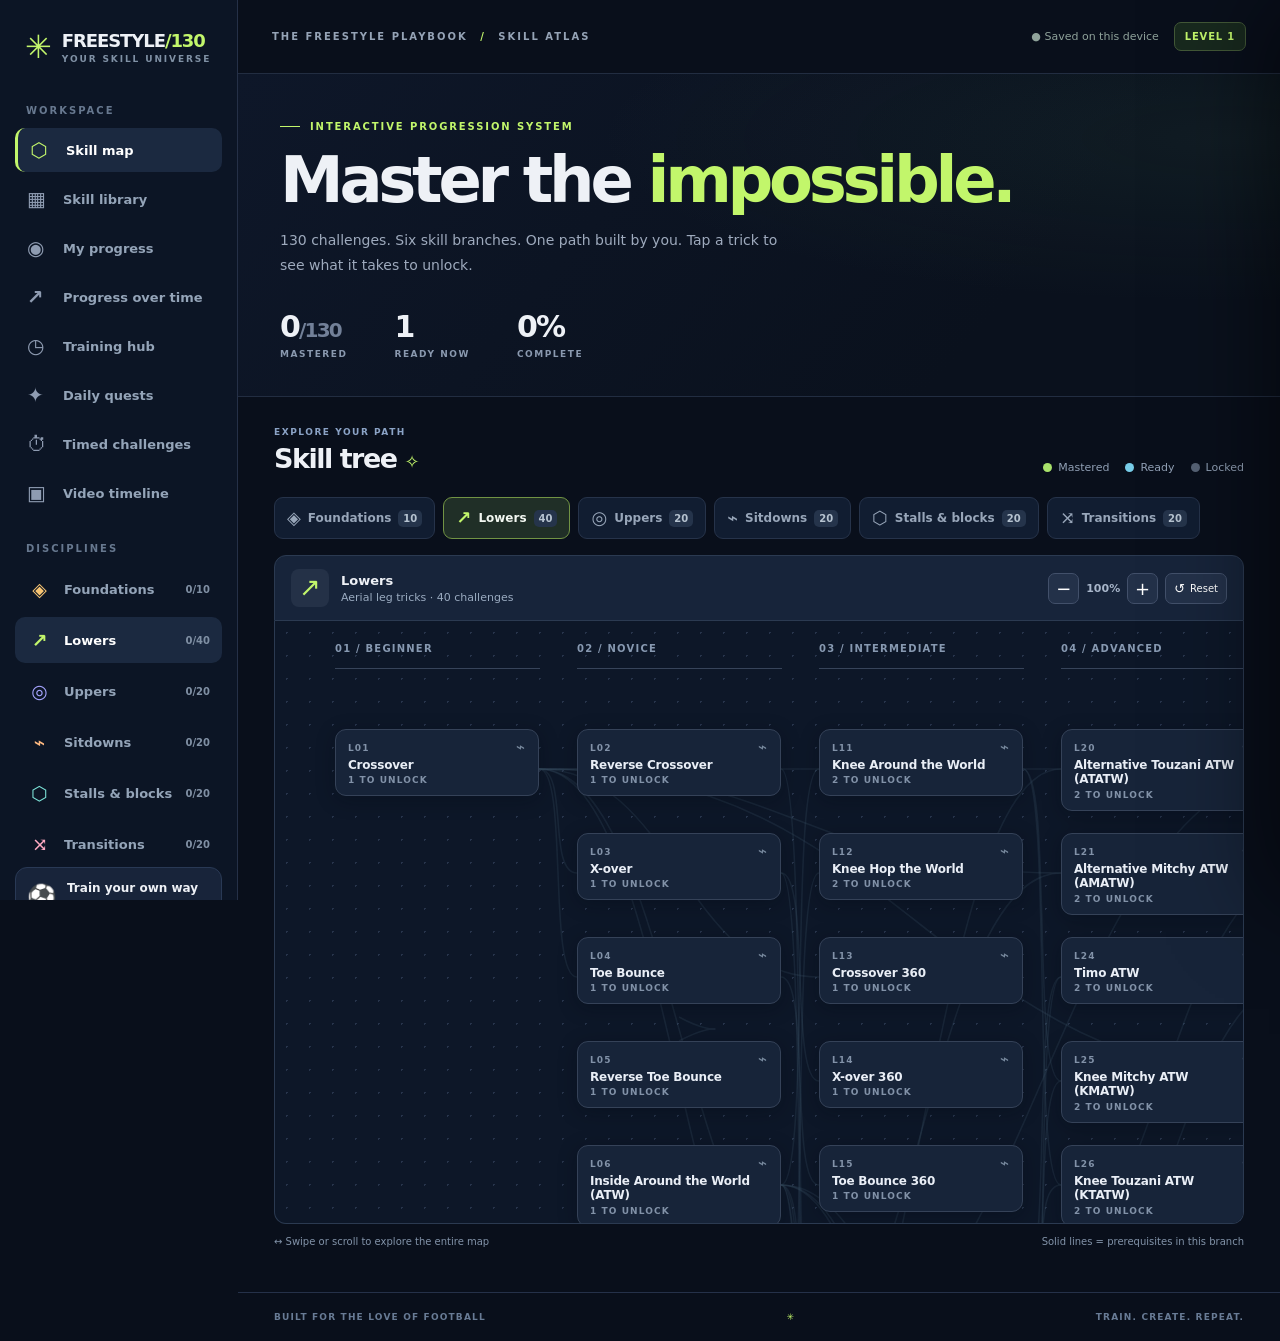
==== commit 62153062: "Add files via upload" ====
--- a/index.html
+++ b/index.html
@@ -12,7 +12,8 @@
   <link rel="icon" type="image/png" href="icons/icon-192.png" />
   <link rel="apple-touch-icon" href="icons/icon-192.png" />
   <link rel="stylesheet" href="style.css" />
-  <title>Freestyle 130 · Football Skill Tree</title>
+  <link rel="stylesheet" href="v3.css" />
+  <title>Freestyle 130 v3 · Train & Progress</title>
 </head>
 <body>
   <div class="app-shell">
@@ -24,6 +25,10 @@
         <button class="nav-item" data-screen="library"><span class="nav-symbol">▦</span> Skill library</button>
         <button class="nav-item" data-screen="progress"><span class="nav-symbol">◉</span> My progress</button>
         <button class="nav-item" data-screen="timeline"><span class="nav-symbol">↗</span> Progress over time</button>
+        <button class="nav-item" data-screen="train"><span class="nav-symbol">◷</span> Training hub</button>
+        <button class="nav-item" data-screen="quests"><span class="nav-symbol">✦</span> Daily quests</button>
+        <button class="nav-item" data-screen="challenges"><span class="nav-symbol">⏱</span> Timed challenges</button>
+        <button class="nav-item" data-screen="videos"><span class="nav-symbol">▣</span> Video timeline</button>
       </nav>
       <div class="side-section-label spaced">DISCIPLINES</div>
       <nav class="side-branches" id="sidebar-branches" aria-label="Skill disciplines"></nav>
@@ -69,7 +74,7 @@
           <div class="progress-feature"><div><div class="eyebrow mini">TOTAL MASTERY</div><strong class="giant-number"><span id="big-progress">0</span><span class="giant-suffix"> / 130</span></strong><div class="progress-track"><div id="progress-track-fill"></div></div><p id="progress-summary">Your freestyle journey starts here.</p></div><div class="progress-emblem" aria-hidden="true">✳</div></div>
           <div class="results-title"><h2>Discipline breakdown</h2><span>YOUR SIX PATHS</span></div><div class="discipline-stats" id="discipline-stats"></div>
           <div class="results-title"><h2>What to practise next</h2><span>UNLOCKED CHALLENGES</span></div><div class="next-skills" id="next-skills"></div>
-          <div class="data-box"><div><h3>Your data stays yours</h3><p>Progress is stored in your browser, on this phone or computer. Export a backup to transfer it to another device or browser.</p></div><div class="data-actions"><button class="action-btn" id="export-progress">↓ Export progress</button><label for="import-file" class="action-btn secondary-btn">↑ Import progress</label><input type="file" accept="application/json,.json" id="import-file" hidden /><button class="action-btn danger-btn" id="clear-progress">Reset all skills</button></div></div>
+          <div class="data-box"><div><h3>Your data stays yours</h3><p>Progress, practice sessions, and scores are saved on this device. Export a JSON backup regularly. Video clips are stored separately on this device and are NOT included in the JSON backup.</p></div><div class="data-actions"><button class="action-btn" id="export-progress">↓ Export progress</button><label for="import-file" class="action-btn secondary-btn">↑ Import progress</label><input type="file" accept="application/json,.json" id="import-file" hidden /><button class="action-btn danger-btn" id="clear-progress">Reset all skills</button></div></div>
         </section>
 
         <section class="screen" id="screen-timeline" aria-labelledby="timeline-heading">
@@ -91,19 +96,68 @@
               <section class="timeline-panel" aria-labelledby="timeline-activity-heading"><div class="eyebrow mini">YOUR CONSISTENCY</div><h2 id="timeline-activity-heading">Activity calendar</h2><p class="timeline-note">Each square is one day. Brighter squares mean you marked more skills as mastered. This tracks app activity, not training sessions.</p><div id="timeline-heatmap" class="timeline-heatmap" role="img" aria-label="Activity across the last 35 days"></div><div class="heatmap-key"><span>LESS</span><i></i><i></i><i></i><i></i><span>MORE</span></div></section>
               <section class="timeline-panel" aria-labelledby="timeline-milestone-heading"><div class="eyebrow mini">NEXT BIG WIN</div><h2 id="timeline-milestone-heading">Next milestone</h2><div id="timeline-milestone"></div></section>
             </div>
+            <section class="timeline-panel" aria-label="Practice over time"><div class="eyebrow mini">EVERY MINUTE COUNTS</div><h2>Practice minutes · Last 14 days</h2><div id="training-graph" class="practice-bars" role="img" aria-label="Practice minutes recorded for the last 14 days"></div><p class="timeline-note">Practice logs count here even when you haven't mastered a new trick.</p></section>
             <section class="timeline-panel timeline-recent" aria-labelledby="timeline-recent-heading"><div class="eyebrow mini">YOUR STORY</div><h2 id="timeline-recent-heading">Recent milestones</h2><div id="timeline-events" class="timeline-events"></div></section>
             <p class="timeline-privacy">Your history stays on this device and is included in new progress exports. If you already had mastered skills before this update, they become your starting point today—we won't invent dates for your earlier wins.</p>
           </div>
+        </section>
+
+        <!-- Training pages: new in v3. Mastery screens above are unchanged. -->
+        <section class="screen" id="screen-train" aria-labelledby="train-heading">
+          <div class="sub-hero v3-hero"><div class="eyebrow"><span class="eyebrow-line"></span> SHOW UP. IMPROVE. REPEAT.</div><h1 id="train-heading">Training <em>hub.</em></h1><p>Practising counts, even when you're still learning the move. Use the timer or manually log a session.</p></div>
+          <div class="v3-content">
+            <div class="v3-stats"><div class="v3-stat"><small>TOTAL TRAINING</small><strong id="training-total">0m</strong><span>All logged time</span></div><div class="v3-stat"><small>THIS WEEK</small><strong id="training-week">0m</strong><span>Training minutes</span></div><div class="v3-stat"><small>SESSIONS</small><strong id="training-sessions">0</strong><span>Recorded sessions</span></div></div>
+            <div class="v3-split">
+              <section class="v3-panel"><div class="eyebrow mini">PRACTICE CLOCK</div><h2>Log today's work</h2><label for="training-skill" class="v3-field">What are you working on?<select id="training-skill"></select></label>
+                <div class="clock-face" id="training-clock" aria-live="off">00:00</div>
+                <div class="v3-actions"><button id="timer-start" class="v3-primary">▶ Start</button><button id="timer-pause" class="v3-secondary" disabled>Pause</button><button id="timer-save" class="v3-secondary" disabled>Save session</button><button id="timer-reset" class="v3-quiet">Reset</button></div>
+                <p class="v3-help" id="timer-status">Timer is ready. Save when your session is finished.</p>
+                <hr class="v3-rule"/>
+                <label for="manual-minutes" class="v3-field">Or log training manually (minutes)<input id="manual-minutes" type="number" inputmode="decimal" min="1" max="300" step="0.5" placeholder="e.g. 20"/></label>
+                <label for="practice-notes" class="v3-field">Session notes (optional)<textarea id="practice-notes" rows="2" maxlength="220" placeholder="What felt easier today?"></textarea></label>
+                <button class="v3-primary" id="manual-save">＋ Save manual session</button>
+              </section>
+              <section class="v3-panel"><div class="eyebrow mini">YOUR WEEK</div><h2>Weekly training goal</h2><div class="weekly-goal-number" id="weekly-progress">0 / 3</div><div class="v3-track"><div id="weekly-fill"></div></div><label class="v3-field" for="weekly-target">Sessions each week (5+ min)<select id="weekly-target"><option value="1">1 session</option><option value="2">2 sessions</option><option value="3">3 sessions</option><option value="4">4 sessions</option><option value="5">5 sessions</option><option value="6">6 sessions</option><option value="7">7 sessions</option></select></label><p class="v3-help">Your week starts on Monday. Rest days are okay; no streak penalties.</p>
+                <hr class="v3-rule"/><div class="v3-panel-head"><h2>Ready for more?</h2></div><div class="v3-shortcuts"><button data-screen="quests">✦ Daily quests <span>↗</span></button><button data-screen="challenges">⏱ Timed challenges <span>↗</span></button><button data-screen="videos">▣ Video comparisons <span>↗</span></button></div>
+              </section>
+            </div>
+            <section class="v3-panel"><div class="eyebrow mini">PERSONAL BESTS</div><h2>Every rep counts</h2><p class="v3-help">Record attempts, even if they're not a new record. Your highest result for each skill and metric is your PB.</p>
+              <div class="v3-split form-split"><label class="v3-field" for="best-skill">Skill<select id="best-skill"></select></label><label class="v3-field" for="best-metric">Measure<select id="best-metric"><option value="landings">Clean landings</option><option value="streak">Consecutive landings</option><option value="touches">Juggling touches</option><option value="seconds">Seconds held</option></select></label></div>
+              <div class="best-action-row"><label class="v3-field" for="best-value">Your score<input type="number" id="best-value" min="0" step="1" max="100000" inputmode="numeric" placeholder="e.g. 7"/></label><button class="v3-primary" id="best-save">＋ Record attempt</button></div><p class="v3-record" id="best-current">Personal best: 0 landings</p><div id="personal-best-list" class="v3-log-list"></div>
+            </section>
+            <section class="v3-panel"><div class="v3-panel-head"><div><div class="eyebrow mini">YOUR LOGBOOK</div><h2>Recent practice sessions</h2></div></div><div id="training-session-list" class="v3-log-list"></div></section>
+          </div>
+        </section>
+        <section class="screen" id="screen-quests" aria-labelledby="quests-heading">
+          <div class="sub-hero v3-hero"><div class="eyebrow"><span class="eyebrow-line"></span> YOUR DAILY GAME PLAN</div><h1 id="quests-heading">Daily <em>quests.</em></h1><p>Personalised suggestions from your skill tree. Quests complete when your practice logs meet their goals.</p></div>
+          <div class="v3-content"><div class="v3-stats"><div class="v3-stat"><small>QUESTS COMPLETED</small><strong id="quest-total">0 / 3</strong><span>Today</span></div><div class="v3-stat"><small>YOUR FOCUS</small><strong id="quest-focus-level">–</strong><span>Suggested level</span></div><div class="v3-stat"><small>DAILY TRAINING</small><strong id="quest-minutes">0m</strong><span>Logged today</span></div></div>
+            <section class="v3-panel"><div class="eyebrow mini">PERSONALISED FOCUS</div><h2 id="quest-focus-title">Today's focus</h2><p class="v3-help" id="quest-focus-desc"></p><label for="quest-focus-select" class="v3-field">Choose a different focus skill<select id="quest-focus-select"></select></label><button class="v3-secondary" id="quest-open-focus">Start training this skill ↗</button></section>
+            <div id="daily-quests" class="quest-grid"></div>
+            <section class="v3-panel"><div class="eyebrow mini">YOUR ROUTINE</div><h2>Suggested 20-minute routine</h2><div id="routine-steps" class="routine-steps"></div><p class="v3-help">Adjust the duration to your energy and skill level. A routine is guidance, not a compulsory workout.</p></section>
+          </div>
+        </section>
+        <section class="screen" id="screen-challenges" aria-labelledby="challenges-heading">
+          <div class="sub-hero v3-hero"><div class="eyebrow"><span class="eyebrow-line"></span> BEAT YOUR LAST SCORE</div><h1 id="challenges-heading">Timed <em>challenges.</em></h1><p>Start a countdown, attempt a skill test, and record your actual result. Your best scores are saved.</p></div>
+          <div class="v3-content"><div id="challenge-cards" class="challenge-grid"></div>
+            <section class="v3-panel challenge-play" id="challenge-play" aria-live="polite"><div class="eyebrow mini">CURRENT CHALLENGE</div><h2 id="challenge-play-title">Choose a challenge above</h2><p class="v3-help" id="challenge-instructions">Your timer will appear here.</p><div class="clock-face" id="challenge-clock">00:00</div><div class="v3-actions"><button id="challenge-start" class="v3-primary" disabled>▶ Start</button><button id="challenge-pause" class="v3-secondary" disabled>Pause</button><button id="challenge-finish" class="v3-secondary" disabled>Finish early</button></div>
+              <div id="challenge-score-panel" hidden><label class="v3-field" for="challenge-score">Your score (enter your actual result)<input type="number" id="challenge-score" min="0" max="100000" step="1" inputmode="numeric"/></label><button id="challenge-score-save" class="v3-primary">Save challenge result</button></div><p class="v3-help">Results are self-reported. The app does not measure tricks automatically.</p></section>
+            <section class="v3-panel"><h2>Recent challenge attempts</h2><div id="challenge-history" class="v3-log-list"></div></section></div>
+        </section>
+        <section class="screen" id="screen-videos" aria-labelledby="videos-heading">
+          <div class="sub-hero v3-hero"><div class="eyebrow"><span class="eyebrow-line"></span> WATCH YOURSELF IMPROVE</div><h1 id="videos-heading">Video <em>timeline.</em></h1><p>Save short clips locally on this device and compare your technique from different dates.</p></div>
+          <div class="v3-content"><section class="v3-panel"><div class="eyebrow mini">ADD A CLIP</div><h2>Capture your technique</h2><div class="v3-split form-split"><label class="v3-field" for="video-skill">Skill in your video<select id="video-skill"></select></label><label class="v3-field" for="video-input">Choose video (up to 75 MB)<input id="video-input" type="file" accept="video/*"/></label></div><button id="video-save" class="v3-primary">＋ Save video locally</button><p class="v3-help" id="video-feedback">Clips are stored on this device using IndexedDB, not uploaded to a server. Exported JSON backups DO NOT include video files. Keep originals on your phone.</p></section>
+            <section class="v3-panel"><div class="eyebrow mini">SIDE-BY-SIDE</div><h2>Before / After</h2><div class="v3-split form-split"><label class="v3-field" for="video-before">Before<select id="video-before"></select></label><label class="v3-field" for="video-after">After<select id="video-after"></select></label></div><div class="video-comparison"><div class="video-frame"><span>BEFORE</span><div id="video-before-player" class="video-slot">Select your first clip</div></div><div class="video-frame"><span>AFTER</span><div id="video-after-player" class="video-slot">Select your later clip</div></div></div></section>
+            <section class="v3-panel"><div class="eyebrow mini">YOUR STORY</div><h2>Video timeline</h2><div id="video-list" class="v3-log-list"></div></section></div>
         </section>
       </main>
       <footer class="app-footer">BUILT FOR THE LOVE OF FOOTBALL <span>✳</span> TRAIN. CREATE. REPEAT.</footer>
     </div>
   </div>
 
-  <nav class="bottom-nav" aria-label="Mobile navigation"><button data-screen="map" class="active"><span>⬡</span>Map</button><button data-screen="library"><span>▦</span>Skills</button><button data-screen="timeline"><span>↗</span>Journey</button><button data-screen="progress"><span>◉</span>Progress</button></nav>
+  <nav class="bottom-nav" aria-label="Mobile navigation"><button data-screen="map" class="active"><span>⬡</span>Map</button><button data-screen="library"><span>▦</span>Skills</button><button data-screen="train"><span>◷</span>Train</button><button data-screen="timeline"><span>↗</span>Journey</button><button data-screen="progress"><span>◉</span>More</button></nav>
   <div class="drawer-backdrop" id="drawer-backdrop" hidden></div>
   <aside class="skill-drawer" id="skill-drawer" aria-label="Skill details" role="dialog" aria-modal="true" aria-hidden="true"><div class="drawer-grab"></div><button id="drawer-close" class="drawer-close" aria-label="Close skill details">✕</button><div id="drawer-content"></div></aside>
   <div id="toast" class="toast" role="status" aria-live="polite"></div>
-  <script src="data.js"></script><script src="app.js"></script>
+  <script src="data.js"></script><script src="training.js"></script><script src="app.js"></script>
 </body>
 </html>
--- a/v3.css
+++ b/v3.css
@@ -0,0 +1,34 @@
+/* Freestyle 130 v3 — training hub, quests, bests, videos, challenges */
+.sidebar{overflow-y:auto;scrollbar-width:thin}
+.v3-hero{background:radial-gradient(ellipse at 92% 4%,rgba(194,246,107,.14),transparent 43%),linear-gradient(125deg,#101e31,#0a1323)}
+.v3-content{padding:28px 36px 65px;display:flex;flex-direction:column;gap:18px;min-width:0}
+.v3-stats{display:grid;grid-template-columns:repeat(3,minmax(0,1fr));gap:12px}
+.v3-stat{display:flex;flex-direction:column;gap:7px;background:linear-gradient(135deg,#182841,#121e30);border:1px solid #304156;border-radius:13px;padding:18px;min-width:0}
+.v3-stat small{font-size:9px;font-weight:850;letter-spacing:.13em;color:#a2b3c7}.v3-stat strong{font-size:clamp(27px,3vw,40px);line-height:1.1;letter-spacing:-.055em;font-variant-numeric:tabular-nums;color:#eaf4e4}.v3-stat span{font-size:10px;color:#8c9cb1}
+.v3-split{display:grid;grid-template-columns:repeat(2,minmax(0,1fr));gap:18px;align-items:start}
+.v3-panel{min-width:0;background:#111e31;border:1px solid #2c3e55;border-radius:15px;padding:24px}
+.v3-panel h2{font-size:24px;margin:7px 0 19px}.v3-panel p{line-height:1.6}
+.v3-field{display:flex;flex-direction:column;gap:8px;color:#b6c7d9;font-size:11px;font-weight:750;letter-spacing:.01em;margin:13px 0}
+.v3-field input,.v3-field select,.v3-field textarea{display:block;min-width:0;width:100%;background:#0c1627;border:1px solid #43526a;color:#eef6ff;border-radius:9px;padding:13px;font:inherit;font-size:13px;letter-spacing:normal;font-weight:500;color-scheme:dark}
+.v3-field input[type=file]{font-size:12px}.v3-field textarea{min-height:72px;resize:vertical}
+.v3-field option{background:#122036;color:white}.v3-field input:focus,.v3-field textarea:focus,.v3-field select:focus{border-color:#b7e68b}
+.clock-face{text-align:center;font-size:clamp(53px,7vw,84px);color:var(--lime);font-weight:800;font-variant-numeric:tabular-nums;letter-spacing:-.07em;padding:24px 2px;line-height:1.15}
+.v3-actions{display:flex;flex-wrap:wrap;gap:9px}.v3-primary,.v3-secondary,.v3-quiet{border-radius:9px;padding:12px 17px;font-weight:800;font-size:12px;border:1px solid transparent;line-height:1.35;transition:background .12s,transform .12s}
+.v3-primary{background:#c2f66b;color:#12210d;border-color:#c2f66b}.v3-primary:hover:not(:disabled){background:#d6ff9b}.v3-secondary{background:#263751;border:1px solid #455875;color:#e2ebf7}.v3-secondary:hover:not(:disabled){background:#334961}.v3-quiet{background:transparent;color:#9babc0;border-color:#34445a}.v3-quiet:hover{background:#28374f}
+.v3-help{color:#99aabf;font-size:11px;line-height:1.7;margin:12px 0}.v3-rule{border:0;border-top:1px solid #2c3a51;margin:23px 0}
+.weekly-goal-number{font-size:54px;font-weight:850;letter-spacing:-.07em;color:#f2f6f0;margin:23px 0 16px}.v3-track{width:100%;height:10px;border-radius:20px;background:#2b3d52;overflow:hidden}.v3-track>div{height:100%;border-radius:20px;background:linear-gradient(90deg,#67c78f,#c2f66b);transition:width .2s}
+.v3-shortcuts{display:grid;gap:8px}.v3-shortcuts button{display:flex;justify-content:space-between;align-items:center;text-align:left;border:1px solid #384b66;color:#e5edfb;background:#1b2b43;border-radius:10px;padding:15px 13px;font-size:13px;font-weight:750}.v3-shortcuts button span{color:#c2f66b}.v3-shortcuts button:hover{background:#273b55}
+.v3-panel-head{display:flex;align-items:center;justify-content:space-between;gap:15px}.v3-log-list{display:flex;flex-direction:column;gap:0;margin-top:10px}.v3-log{border-top:1px solid #2b3b54;padding:14px 1px;display:flex;gap:10px;align-items:center;min-width:0}.v3-log:first-child{border-top:0}.v3-log>div{display:flex;flex:1;flex-direction:column;min-width:0;gap:5px}.v3-log strong{font-size:12px;font-weight:760;line-height:1.4}.v3-log small{font-size:11px;color:#94a7bd;overflow-wrap:anywhere;line-height:1.4}.v3-amount{color:#bff577;font-size:13px;white-space:nowrap;font-weight:850;font-variant-numeric:tabular-nums}.v3-icon{display:grid;place-items:center;border:1px solid #40516b;background:#202e43;color:#98a9bc;min-width:32px;min-height:32px;border-radius:8px}.v3-icon:hover{color:#ffd1c5;border-color:#d77d6b}.v3-empty{color:#98abc1;font-size:12px;line-height:1.6;padding:10px 0}
+.best-action-row{display:flex;align-items:end;gap:12px}.best-action-row>.v3-field{flex:1}.best-action-row>.v3-primary{margin-bottom:13px}
+.quest-grid{display:grid;grid-template-columns:repeat(3,minmax(0,1fr));gap:12px}.quest-card{display:flex;gap:11px;padding:20px 16px;background:#142139;border:1px solid #31425d;border-radius:13px}.quest-card.quest-done{border-color:#629c54;background:#1a332b}.quest-number{display:grid;place-items:center;width:34px;height:34px;flex:none;border-radius:10px;background:#27364b;color:#c2f66b;font-weight:850;font-size:13px}.quest-done .quest-number{background:#335f39;color:#cbffa0}.quest-card>div:last-child{min-width:0}.quest-card strong{font-size:14px}.quest-card p{color:#aab8cc;font-size:11px;line-height:1.7;margin:7px 0 11px}.quest-card small{font-size:11px;color:#d8f2b0;font-weight:750}
+.routine-steps{display:grid;gap:9px}.routine-row{display:flex;align-items:center;gap:14px;text-align:left;background:#182b40;border:1px solid #344861;border-radius:11px;padding:14px;color:#e4edf7}.routine-row span:first-child{flex:none;font-size:11px;color:#bff277;font-weight:800;letter-spacing:.08em;min-width:50px}.routine-row strong{flex:1;min-width:0;font-size:13px}.routine-row span:last-child{color:#c2f66b}.routine-row:hover{background:#243a50}
+.challenge-grid{display:grid;grid-template-columns:repeat(3,minmax(0,1fr));gap:12px}.challenge-card{border:1px solid #354963;background:#17283f;border-radius:13px;padding:20px;display:flex;flex-direction:column;align-items:start;text-align:left;gap:13px;color:#e8eff7;min-height:192px}.challenge-card:hover,.challenge-card.chosen{border-color:#c2f66b;background:#213747}.challenge-card strong{font-size:16px;line-height:1.3}.challenge-card small{font-size:11px;color:#9fb0c5;line-height:1.5}.challenge-duration{font-size:11px;background:#264032;border:1px solid #4c6950;color:#c2f66b;padding:6px 9px;border-radius:6px;font-weight:850}.challenge-arrow{font-size:11px;color:#c2f66b;font-weight:750;margin-top:auto}.challenge-play{scroll-margin-top:85px}
+.video-comparison{display:grid;grid-template-columns:repeat(2,minmax(0,1fr));gap:13px}.video-frame{border-radius:12px;background:#0b1627;overflow:hidden;border:1px solid #31445e}.video-frame>span{display:block;padding:11px 15px;background:#1a2e43;color:#c2f66b;font-size:10px;font-weight:850;letter-spacing:.14em}.video-slot{min-height:160px;display:flex;flex-direction:column;align-items:stretch;justify-content:center;text-align:center;color:#8398af;font-size:12px}.video-slot video{display:block;max-width:100%;width:100%;max-height:380px;background:#050b13}.video-slot small{color:#a8b8c9;font-size:10px;padding:9px 12px;line-height:1.4}
+.practice-from-drawer{margin-top:9px;background:#263950!important;color:#d3f4aa!important;border:1px solid #548052!important}
+.practice-bars{height:210px;width:100%;display:grid;grid-template-columns:repeat(14,minmax(0,1fr));align-items:stretch;gap:7px;margin-top:20px}.practice-bar-col{min-width:0;display:flex;align-items:center;flex-direction:column;gap:5px}.practice-bar-col>span{font-size:8px;color:#b3c6d7;min-height:12px;white-space:nowrap}.practice-bar-shell{height:150px;flex:none;width:100%;max-width:38px;border-radius:5px;background:#213044;display:flex;align-items:end;overflow:hidden}.practice-bar-shell>div{width:100%;background:linear-gradient(0deg,#488c6b,#bff577);border-radius:4px 4px 0 0}.practice-bar-col>small{font-size:9px;color:#9baec4}
+@media(max-width:1150px){.quest-grid,.challenge-grid{grid-template-columns:repeat(2,minmax(0,1fr))}}
+@media(max-width:870px){.v3-split{grid-template-columns:1fr}.quest-grid{grid-template-columns:1fr}}
+@media(max-width:760px){.v3-content{padding:18px 14px 110px;gap:12px}.v3-panel{padding:18px 14px}.v3-panel h2{font-size:20px}.v3-stats{gap:7px}.v3-stat{padding:13px 10px;gap:7px}.v3-stat strong{font-size:24px}.v3-stat small{font-size:8px;letter-spacing:.06em}.v3-stat span{font-size:9px}.clock-face{font-size:65px;padding:20px 0}.v3-actions>*{flex:1;min-width:35%}.v3-hero h1{font-size:clamp(38px,9.7vw,59px)}.quest-grid,.challenge-grid{grid-template-columns:1fr}.challenge-card{min-height:135px;gap:10px}.best-action-row{align-items:stretch;flex-direction:column;gap:0}.best-action-row>.v3-primary{margin-bottom:10px}.video-comparison{grid-template-columns:1fr}.practice-bars{gap:3px}.practice-bar-col>span{font-size:7px}.practice-bar-col>small{font-size:8px}.v3-content .form-split{grid-template-columns:1fr}}
+@media(max-width:380px){.v3-stat strong{font-size:21px}.v3-log{gap:6px}.video-frame>span{padding:9px}.v3-panel{padding:16px 12px}}
+
+.v3-record{display:inline-block;margin:7px 0 15px!important;color:#c2f66b!important;font-size:12px!important;font-weight:800;background:#213c32;border:1px solid #406b4b;border-radius:7px;padding:10px 12px}
